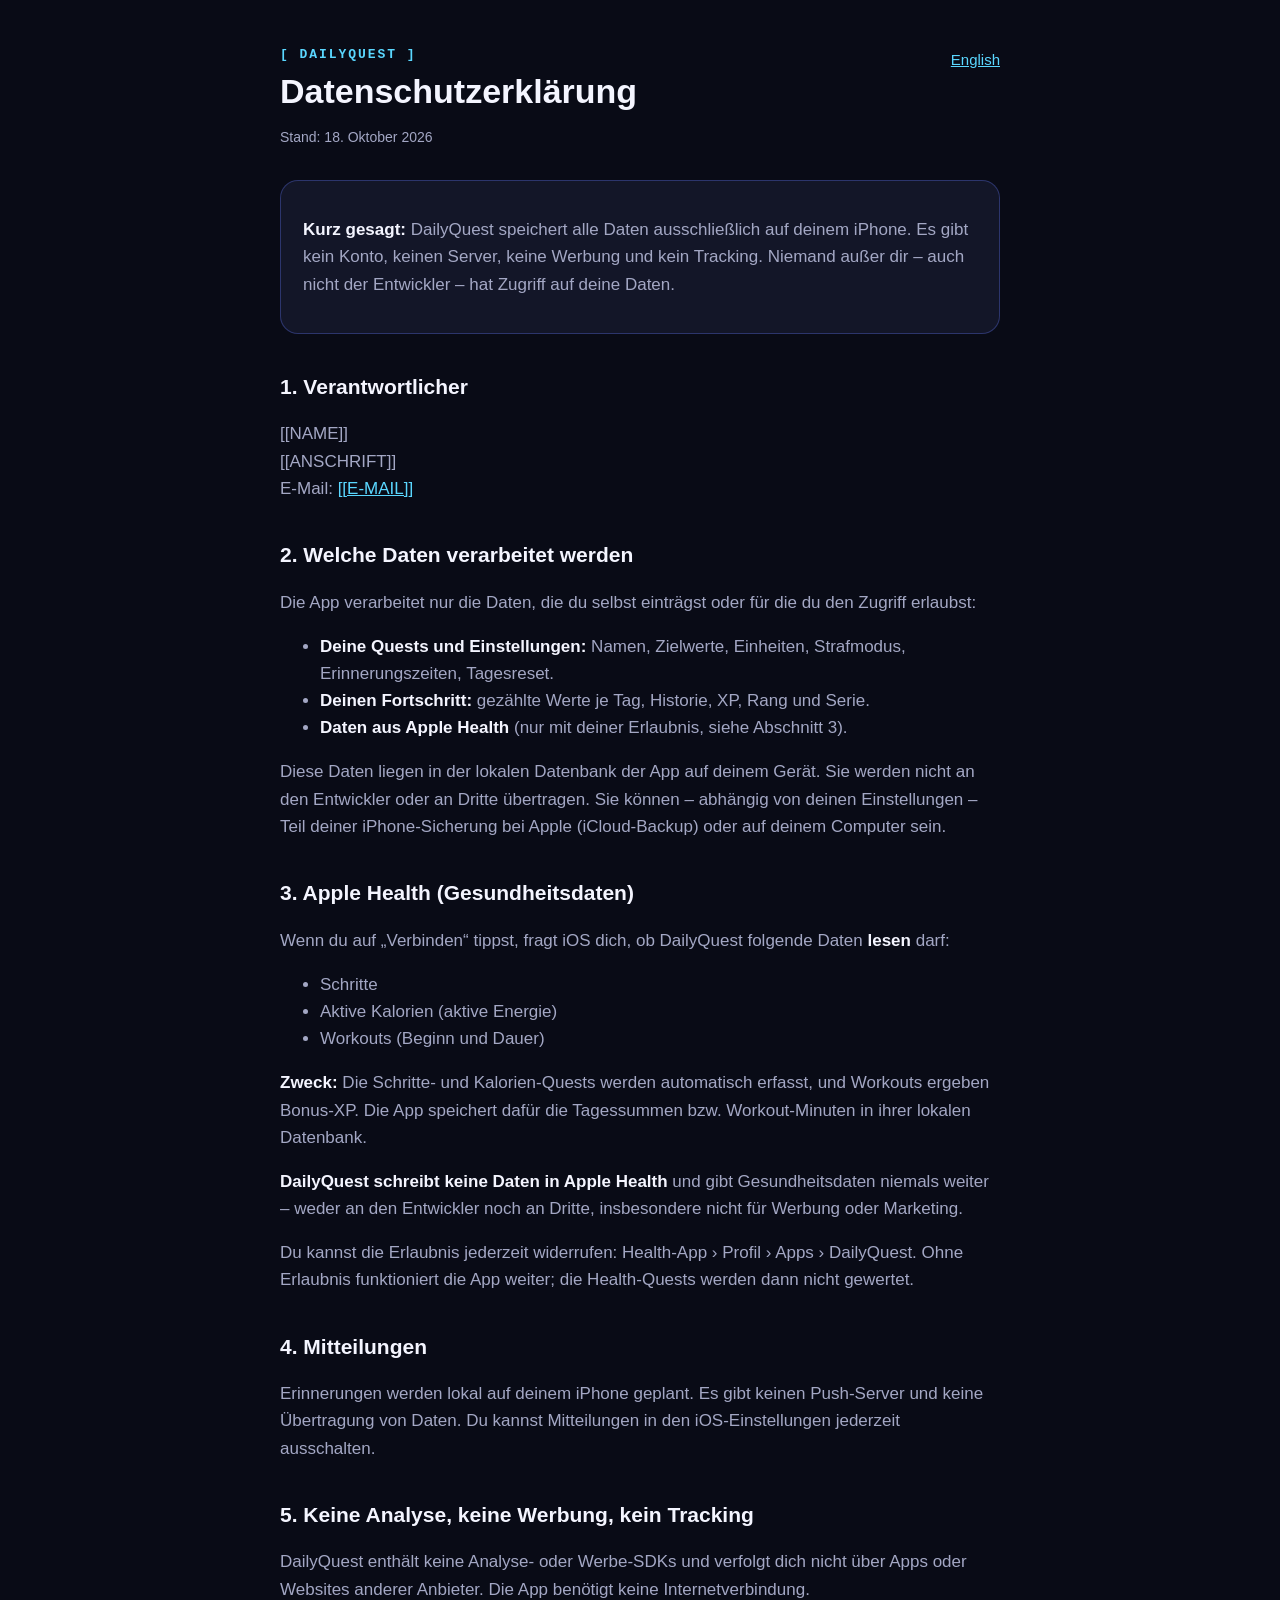
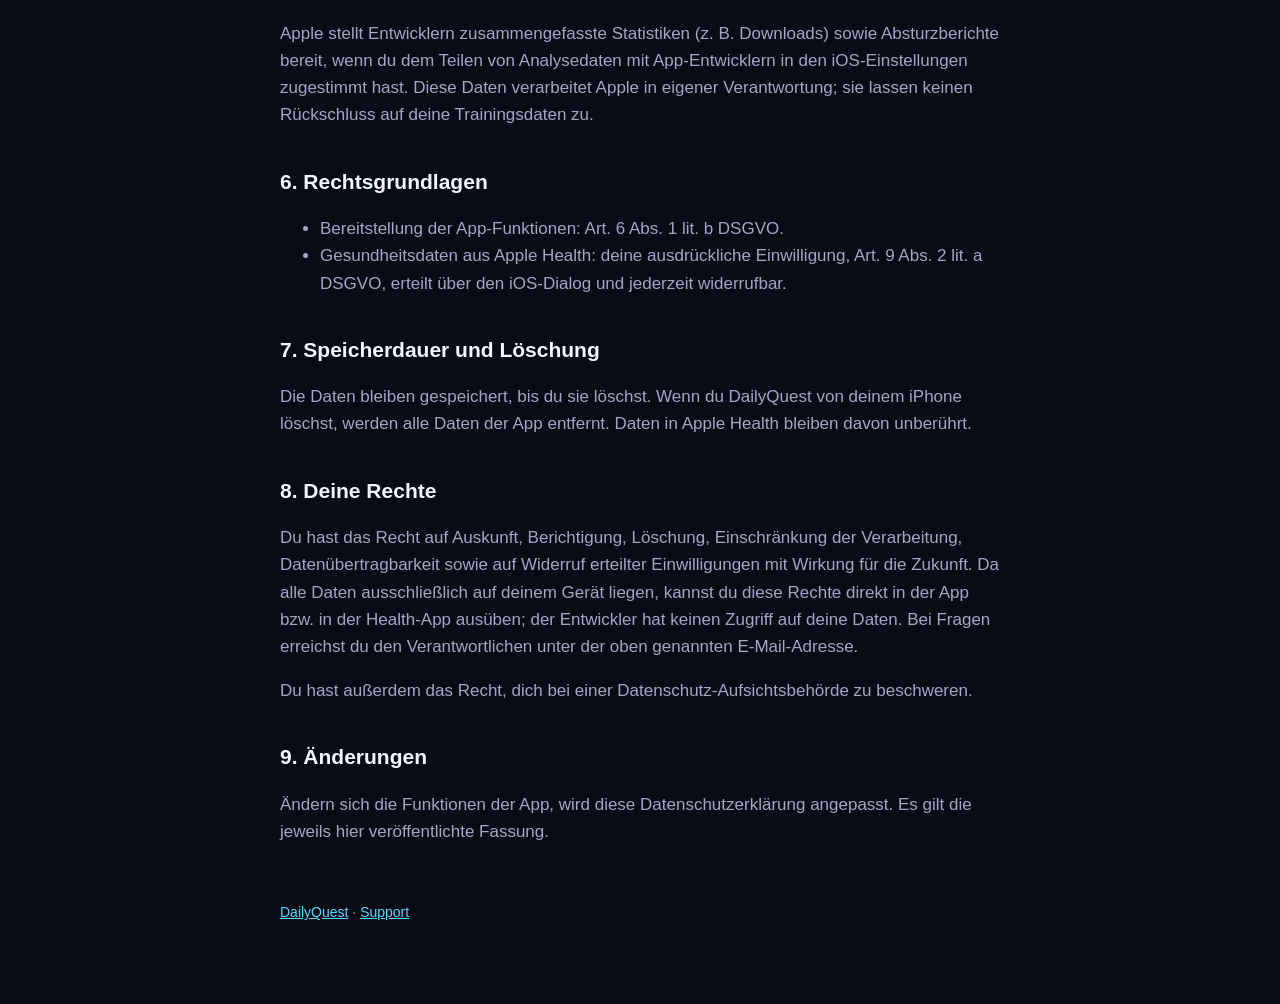
==== de/datenschutz.html @ 0f96fcb8 "Datenschutzerklärung und Support-Seite (DE/EN) für DailyQuest Co-Authored-By: Claude Opus 5.5 <norep" ====
<!doctype html>
<html lang="de">
<head>
  <meta charset="utf-8">
  <meta name="viewport" content="width=device-width, initial-scale=1">
  <title>Datenschutzerklärung – DailyQuest</title>
  <link rel="stylesheet" href="../style.css">
</head>
<body>
<main>
  <header>
    <a class="lang" href="../en/privacy.html">English</a>
    <div class="caption">[ DAILYQUEST ]</div>
    <h1>Datenschutzerklärung</h1>
    <p class="updated">Stand: 18. Oktober 2026</p>
  </header>

  <div class="card">
    <p><strong>Kurz gesagt:</strong> DailyQuest speichert alle Daten ausschließlich auf deinem iPhone. Es gibt kein Konto, keinen Server, keine Werbung und kein Tracking. Niemand außer dir – auch nicht der Entwickler – hat Zugriff auf deine Daten.</p>
  </div>

  <h2>1. Verantwortlicher</h2>
  <p>[[NAME]]<br>[[ANSCHRIFT]]<br>E-Mail: <a href="mailto:[[E-MAIL]]">[[E-MAIL]]</a></p>

  <h2>2. Welche Daten verarbeitet werden</h2>
  <p>Die App verarbeitet nur die Daten, die du selbst einträgst oder für die du den Zugriff erlaubst:</p>
  <ul>
    <li><strong>Deine Quests und Einstellungen:</strong> Namen, Zielwerte, Einheiten, Strafmodus, Erinnerungszeiten, Tagesreset.</li>
    <li><strong>Deinen Fortschritt:</strong> gezählte Werte je Tag, Historie, XP, Rang und Serie.</li>
    <li><strong>Daten aus Apple Health</strong> (nur mit deiner Erlaubnis, siehe Abschnitt 3).</li>
  </ul>
  <p>Diese Daten liegen in der lokalen Datenbank der App auf deinem Gerät. Sie werden nicht an den Entwickler oder an Dritte übertragen. Sie können – abhängig von deinen Einstellungen – Teil deiner iPhone-Sicherung bei Apple (iCloud-Backup) oder auf deinem Computer sein.</p>

  <h2>3. Apple Health (Gesundheitsdaten)</h2>
  <p>Wenn du auf „Verbinden“ tippst, fragt iOS dich, ob DailyQuest folgende Daten <strong>lesen</strong> darf:</p>
  <ul>
    <li>Schritte</li>
    <li>Aktive Kalorien (aktive Energie)</li>
    <li>Workouts (Beginn und Dauer)</li>
  </ul>
  <p><strong>Zweck:</strong> Die Schritte- und Kalorien-Quests werden automatisch erfasst, und Workouts ergeben Bonus-XP. Die App speichert dafür die Tagessummen bzw. Workout-Minuten in ihrer lokalen Datenbank.</p>
  <p><strong>DailyQuest schreibt keine Daten in Apple Health</strong> und gibt Gesundheitsdaten niemals weiter – weder an den Entwickler noch an Dritte, insbesondere nicht für Werbung oder Marketing.</p>
  <p>Du kannst die Erlaubnis jederzeit widerrufen: Health-App › Profil › Apps › DailyQuest. Ohne Erlaubnis funktioniert die App weiter; die Health-Quests werden dann nicht gewertet.</p>

  <h2>4. Mitteilungen</h2>
  <p>Erinnerungen werden lokal auf deinem iPhone geplant. Es gibt keinen Push-Server und keine Übertragung von Daten. Du kannst Mitteilungen in den iOS-Einstellungen jederzeit ausschalten.</p>

  <h2>5. Keine Analyse, keine Werbung, kein Tracking</h2>
  <p>DailyQuest enthält keine Analyse- oder Werbe-SDKs und verfolgt dich nicht über Apps oder Websites anderer Anbieter. Die App benötigt keine Internetverbindung.</p>
  <p>Apple stellt Entwicklern zusammengefasste Statistiken (z. B. Downloads) sowie Absturzberichte bereit, wenn du dem Teilen von Analysedaten mit App-Entwicklern in den iOS-Einstellungen zugestimmt hast. Diese Daten verarbeitet Apple in eigener Verantwortung; sie lassen keinen Rückschluss auf deine Trainingsdaten zu.</p>

  <h2>6. Rechtsgrundlagen</h2>
  <ul>
    <li>Bereitstellung der App-Funktionen: Art. 6 Abs. 1 lit. b DSGVO.</li>
    <li>Gesundheitsdaten aus Apple Health: deine ausdrückliche Einwilligung, Art. 9 Abs. 2 lit. a DSGVO, erteilt über den iOS-Dialog und jederzeit widerrufbar.</li>
  </ul>

  <h2>7. Speicherdauer und Löschung</h2>
  <p>Die Daten bleiben gespeichert, bis du sie löschst. Wenn du DailyQuest von deinem iPhone löschst, werden alle Daten der App entfernt. Daten in Apple Health bleiben davon unberührt.</p>

  <h2>8. Deine Rechte</h2>
  <p>Du hast das Recht auf Auskunft, Berichtigung, Löschung, Einschränkung der Verarbeitung, Datenübertragbarkeit sowie auf Widerruf erteilter Einwilligungen mit Wirkung für die Zukunft. Da alle Daten ausschließlich auf deinem Gerät liegen, kannst du diese Rechte direkt in der App bzw. in der Health-App ausüben; der Entwickler hat keinen Zugriff auf deine Daten. Bei Fragen erreichst du den Verantwortlichen unter der oben genannten E-Mail-Adresse.</p>
  <p>Du hast außerdem das Recht, dich bei einer Datenschutz-Aufsichtsbehörde zu beschweren.</p>

  <h2>9. Änderungen</h2>
  <p>Ändern sich die Funktionen der App, wird diese Datenschutzerklärung angepasst. Es gilt die jeweils hier veröffentlichte Fassung.</p>

  <footer><a href="../index.html">DailyQuest</a> · <a href="support.html">Support</a></footer>
</main>
</body>
</html>
---- style.css ----
:root {
  --bg: #090b16;
  --surface: #131628;
  --text: #f4f5ff;
  --muted: #a3a7c4;
  --violet: #7c5cff;
  --cyan: #5ad7ff;
  --stroke: rgba(93, 111, 234, 0.35);
}
* { box-sizing: border-box; }
body {
  margin: 0;
  background: var(--bg);
  color: var(--text);
  font: 17px/1.6 -apple-system, BlinkMacSystemFont, "Segoe UI", Roboto, sans-serif;
}
main { max-width: 760px; margin: 0 auto; padding: 48px 20px 80px; }
header { margin-bottom: 32px; }
.caption {
  font: 600 13px/1 ui-monospace, SFMono-Regular, Menlo, monospace;
  letter-spacing: .15em;
  color: var(--cyan);
}
h1 { font-size: 34px; line-height: 1.2; margin: 10px 0 6px; }
h2 { font-size: 21px; margin: 36px 0 8px; }
h3 { font-size: 17px; margin: 22px 0 4px; }
p, li { color: var(--muted); }
strong { color: var(--text); }
a { color: var(--cyan); }
.card {
  background: var(--surface);
  border: 1px solid var(--stroke);
  border-radius: 18px;
  padding: 18px 22px;
  margin: 18px 0;
}
.lang { float: right; font-size: 15px; }
.updated { font-size: 14px; }
footer { margin-top: 56px; font-size: 14px; color: var(--muted); }
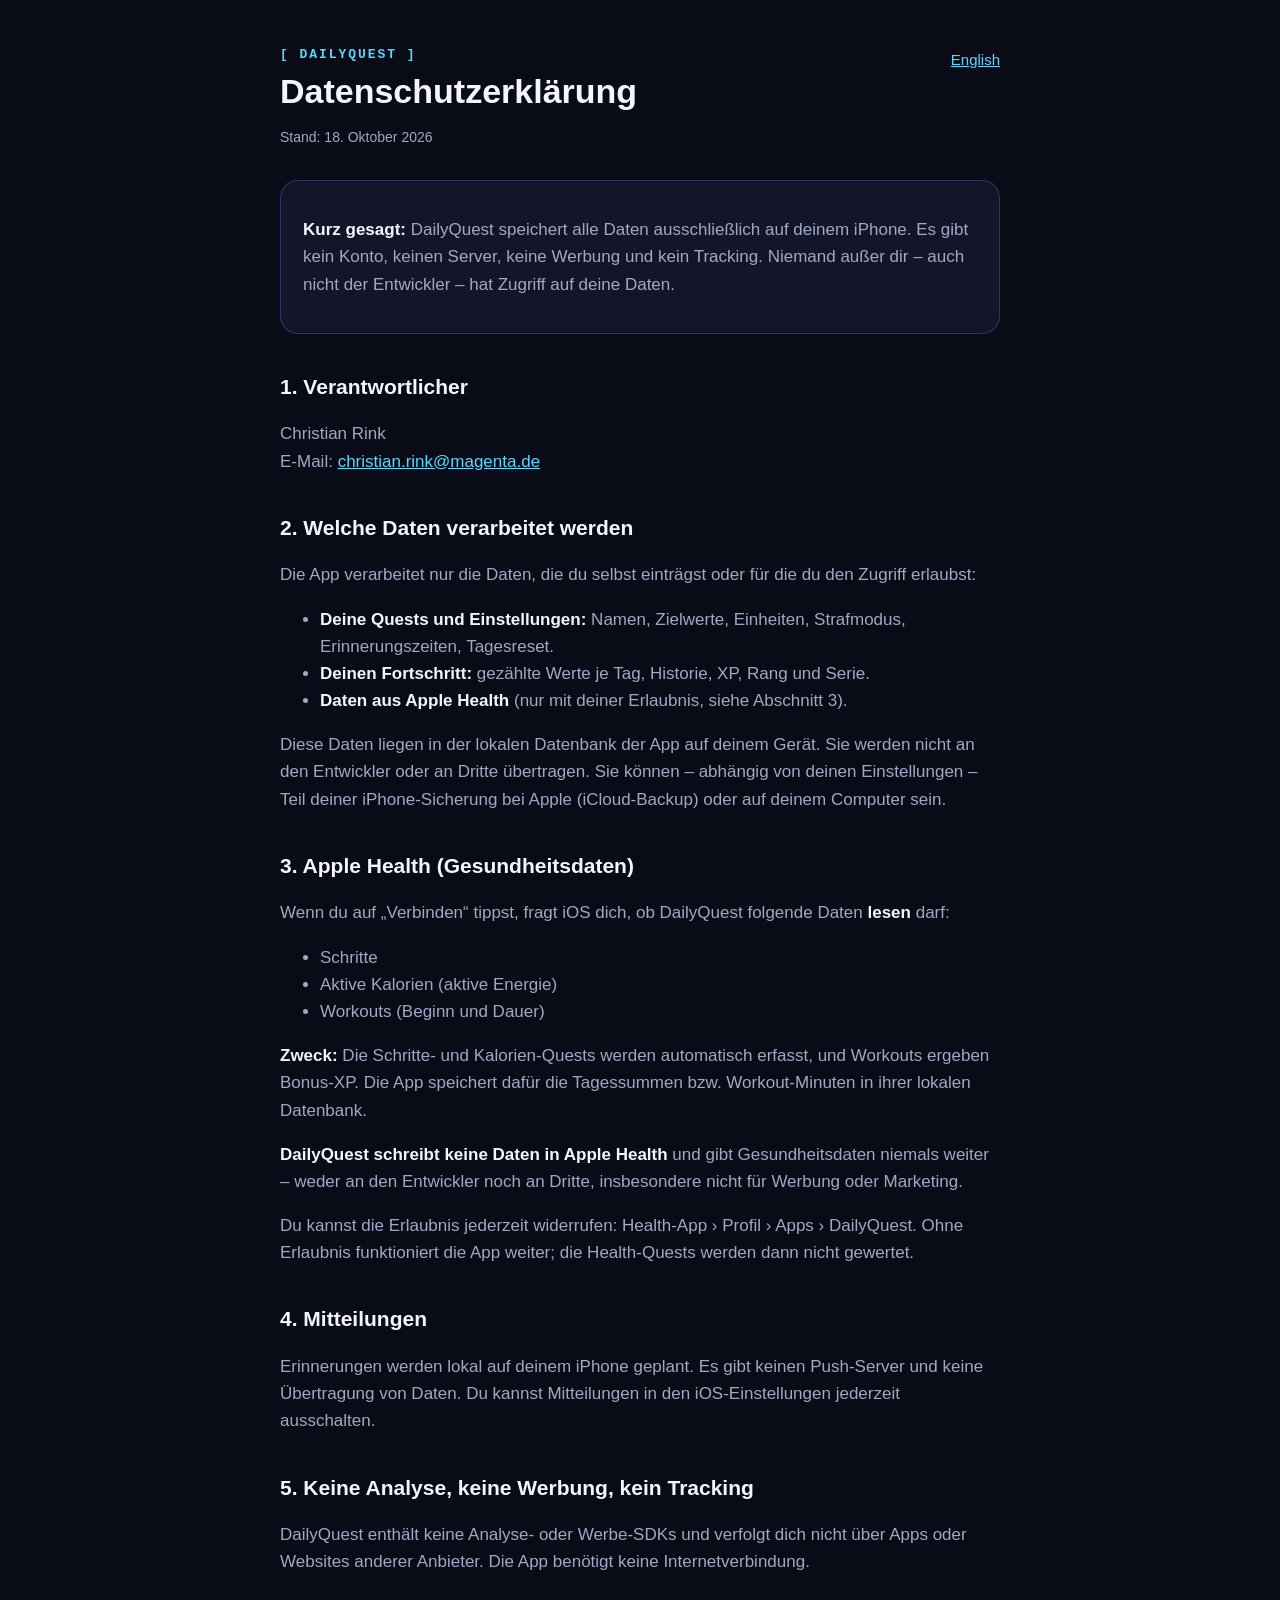
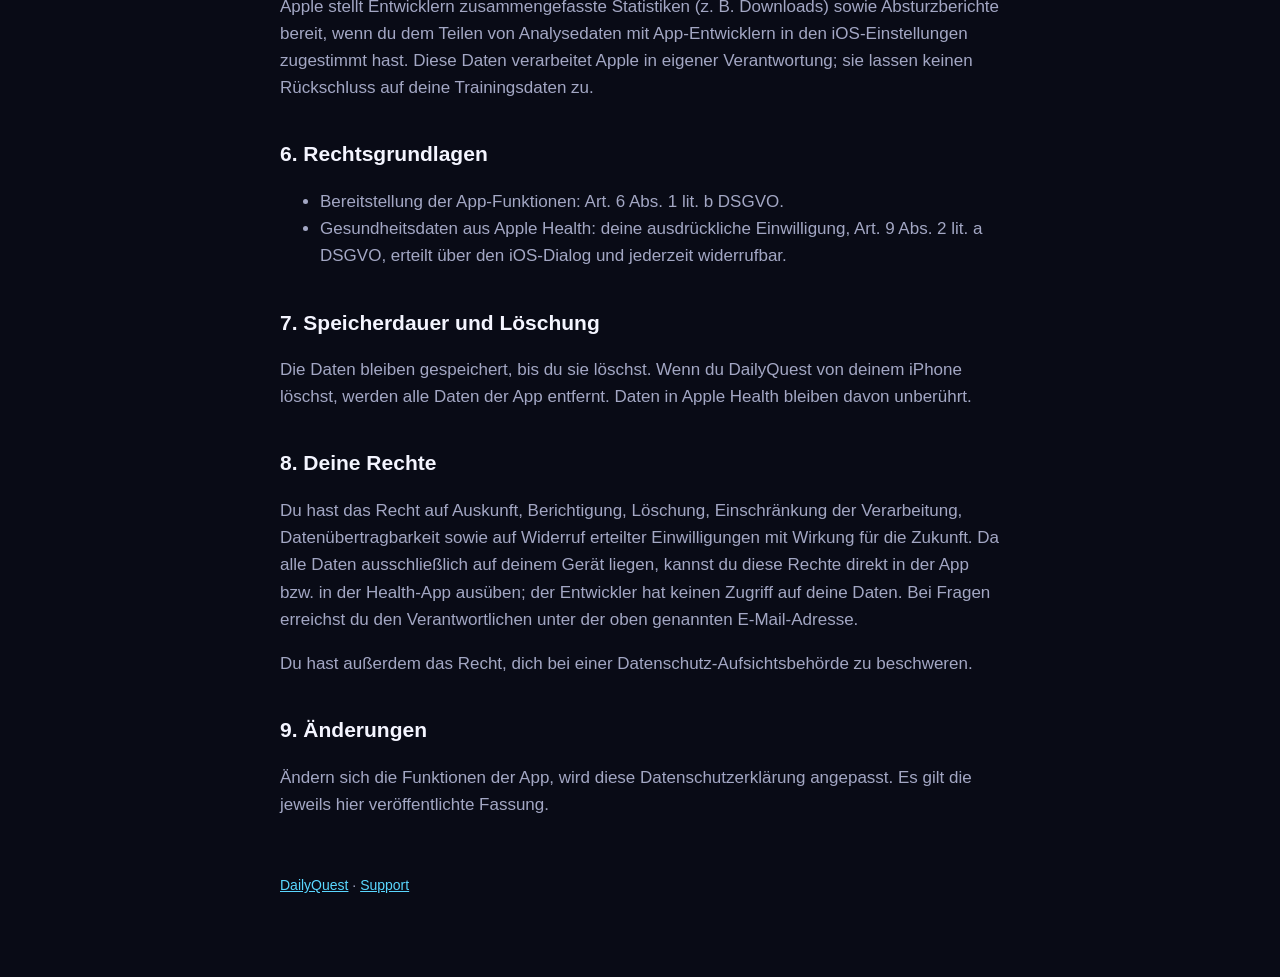
==== commit e1c98317: "Kontakt eingetragen: Christian Rink, christian.rink@magenta.de Keine Postanschrift: privates, kosten" ====
--- a/de/datenschutz.html
+++ b/de/datenschutz.html
@@ -20,7 +20,7 @@
   </div>
 
   <h2>1. Verantwortlicher</h2>
-  <p>[[NAME]]<br>[[ANSCHRIFT]]<br>E-Mail: <a href="mailto:[[E-MAIL]]">[[E-MAIL]]</a></p>
+  <p>Christian Rink<br>E-Mail: <a href="mailto:christian.rink@magenta.de">christian.rink@magenta.de</a></p>
 
   <h2>2. Welche Daten verarbeitet werden</h2>
   <p>Die App verarbeitet nur die Daten, die du selbst einträgst oder für die du den Zugriff erlaubst:</p>
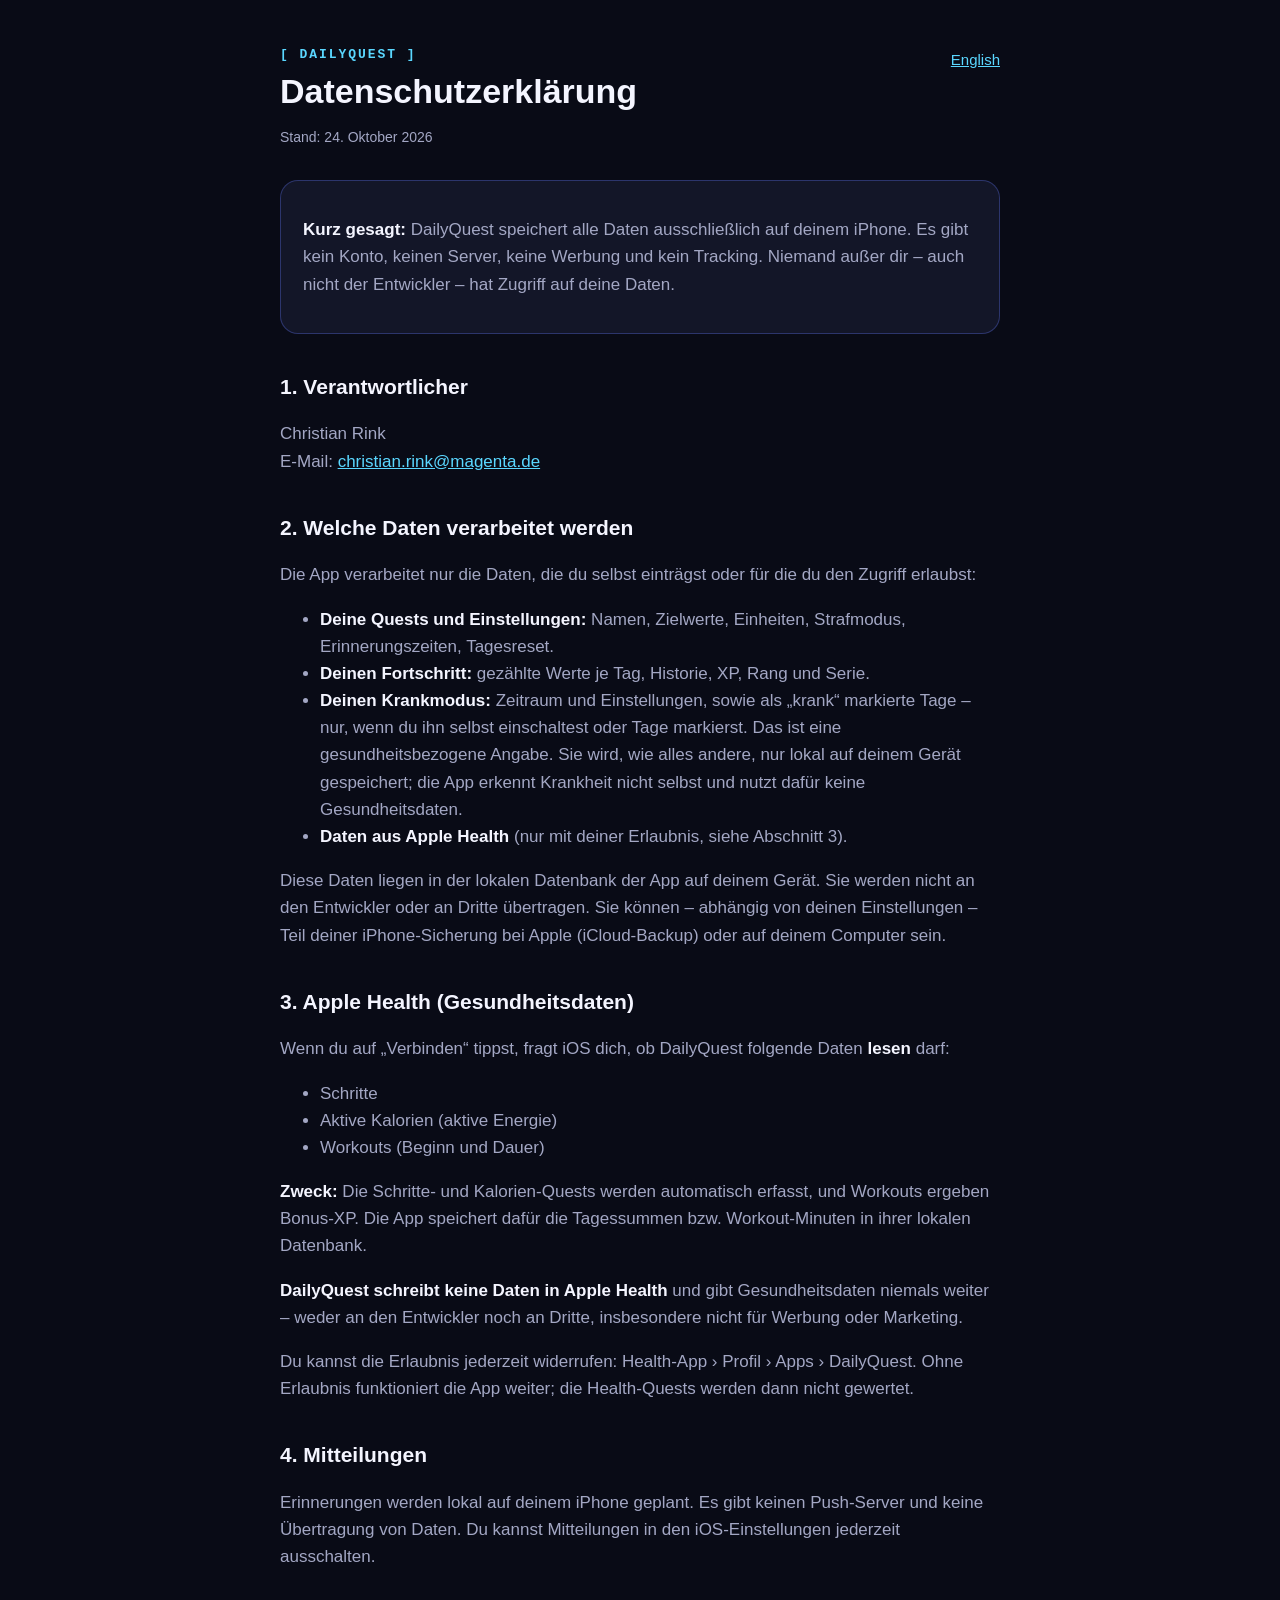
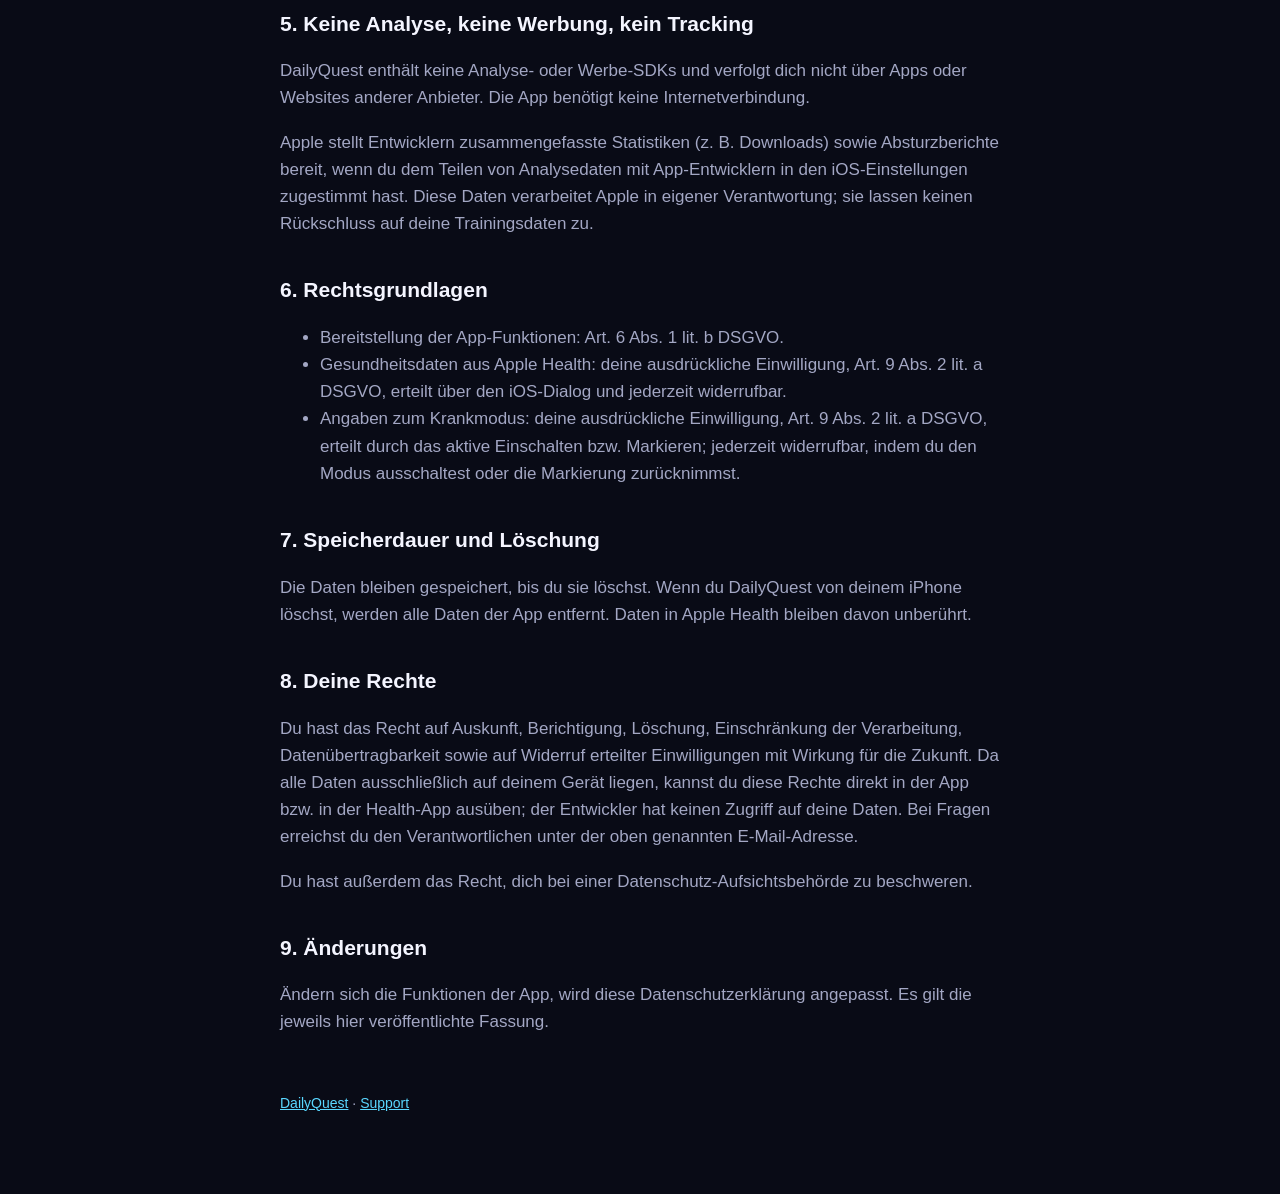
==== commit 0f99a302: "Datenschutz: Krankmodus als gesundheitsbezogene Angabe (nur lokal) Co-Authored-By: Claude Sonnet 5.5" ====
--- a/de/datenschutz.html
+++ b/de/datenschutz.html
@@ -12,7 +12,7 @@
     <a class="lang" href="../en/privacy.html">English</a>
     <div class="caption">[ DAILYQUEST ]</div>
     <h1>Datenschutzerklärung</h1>
-    <p class="updated">Stand: 18. Oktober 2026</p>
+    <p class="updated">Stand: 24. Oktober 2026</p>
   </header>
 
   <div class="card">
@@ -27,6 +27,7 @@
   <ul>
     <li><strong>Deine Quests und Einstellungen:</strong> Namen, Zielwerte, Einheiten, Strafmodus, Erinnerungszeiten, Tagesreset.</li>
     <li><strong>Deinen Fortschritt:</strong> gezählte Werte je Tag, Historie, XP, Rang und Serie.</li>
+    <li><strong>Deinen Krankmodus:</strong> Zeitraum und Einstellungen, sowie als „krank“ markierte Tage – nur, wenn du ihn selbst einschaltest oder Tage markierst. Das ist eine gesundheitsbezogene Angabe. Sie wird, wie alles andere, nur lokal auf deinem Gerät gespeichert; die App erkennt Krankheit nicht selbst und nutzt dafür keine Gesundheitsdaten.</li>
     <li><strong>Daten aus Apple Health</strong> (nur mit deiner Erlaubnis, siehe Abschnitt 3).</li>
   </ul>
   <p>Diese Daten liegen in der lokalen Datenbank der App auf deinem Gerät. Sie werden nicht an den Entwickler oder an Dritte übertragen. Sie können – abhängig von deinen Einstellungen – Teil deiner iPhone-Sicherung bei Apple (iCloud-Backup) oder auf deinem Computer sein.</p>
@@ -53,6 +54,7 @@
   <ul>
     <li>Bereitstellung der App-Funktionen: Art. 6 Abs. 1 lit. b DSGVO.</li>
     <li>Gesundheitsdaten aus Apple Health: deine ausdrückliche Einwilligung, Art. 9 Abs. 2 lit. a DSGVO, erteilt über den iOS-Dialog und jederzeit widerrufbar.</li>
+    <li>Angaben zum Krankmodus: deine ausdrückliche Einwilligung, Art. 9 Abs. 2 lit. a DSGVO, erteilt durch das aktive Einschalten bzw. Markieren; jederzeit widerrufbar, indem du den Modus ausschaltest oder die Markierung zurücknimmst.</li>
   </ul>
 
   <h2>7. Speicherdauer und Löschung</h2>
